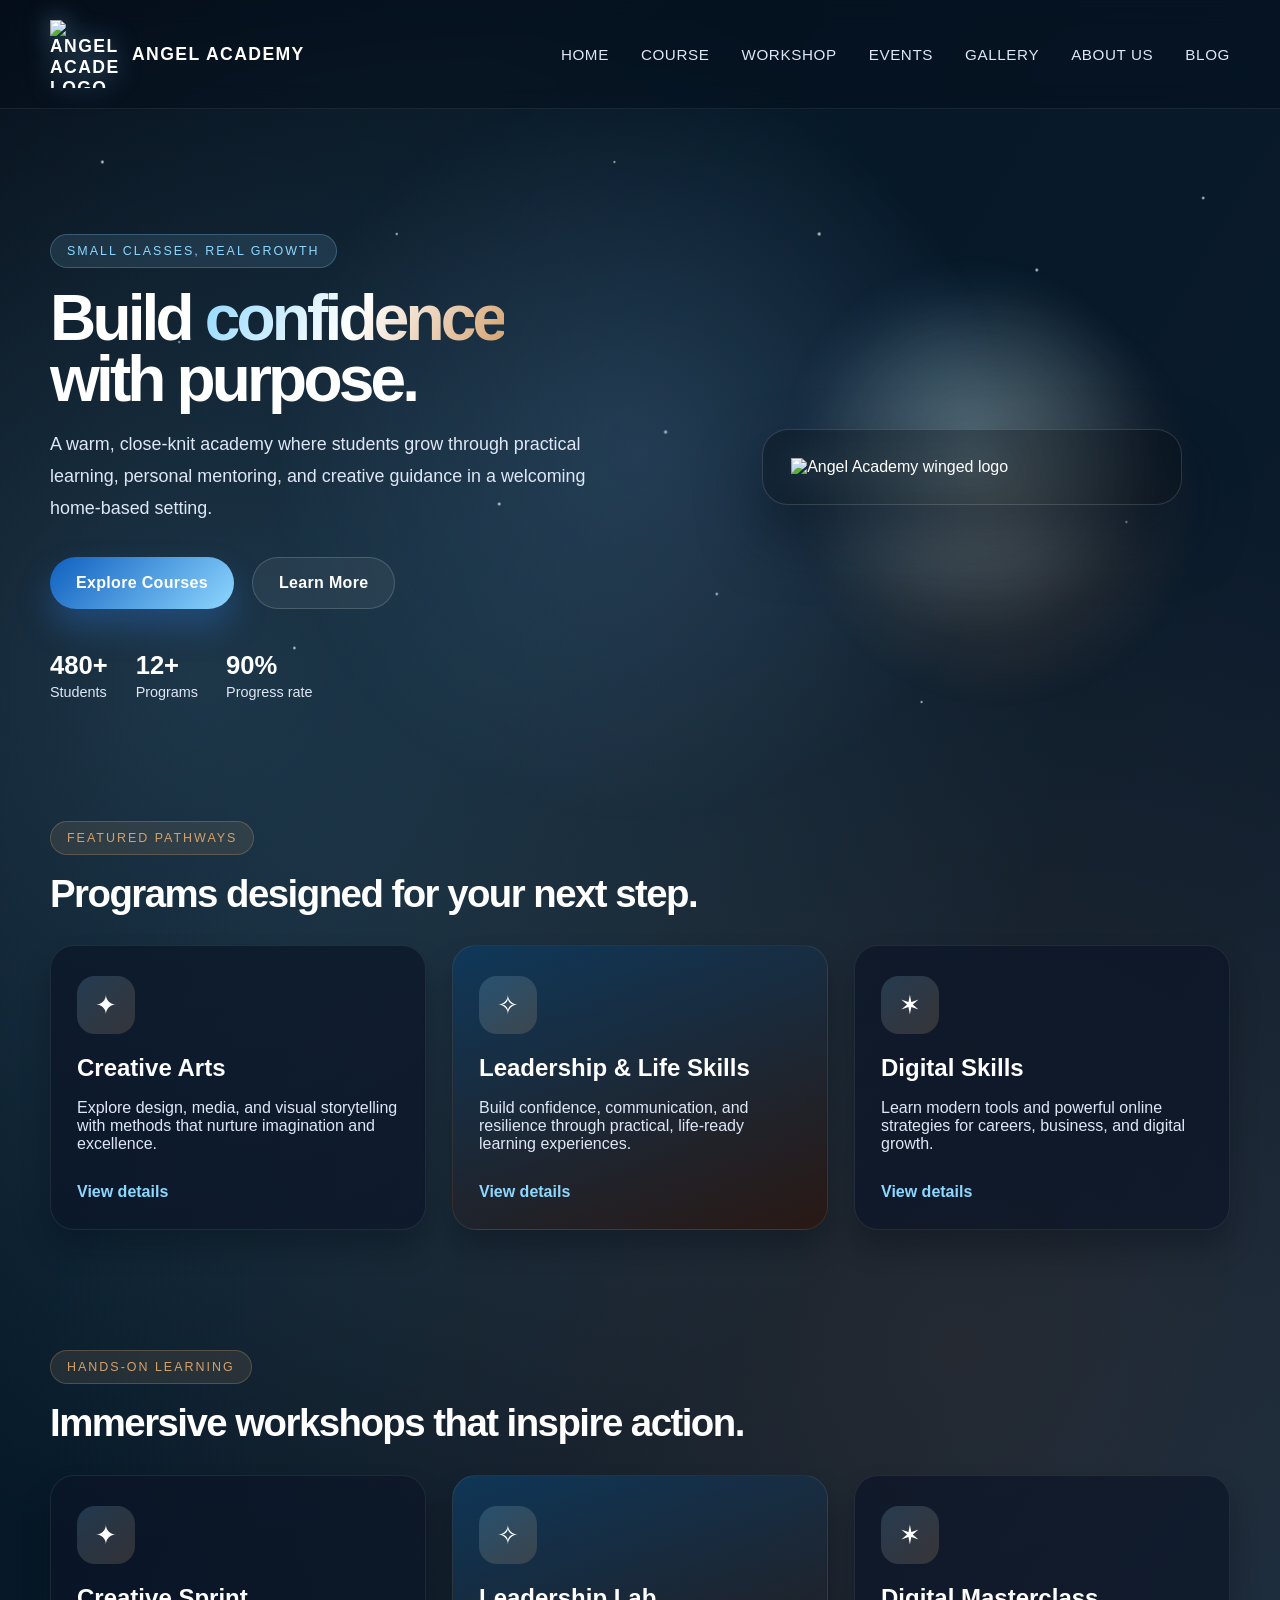
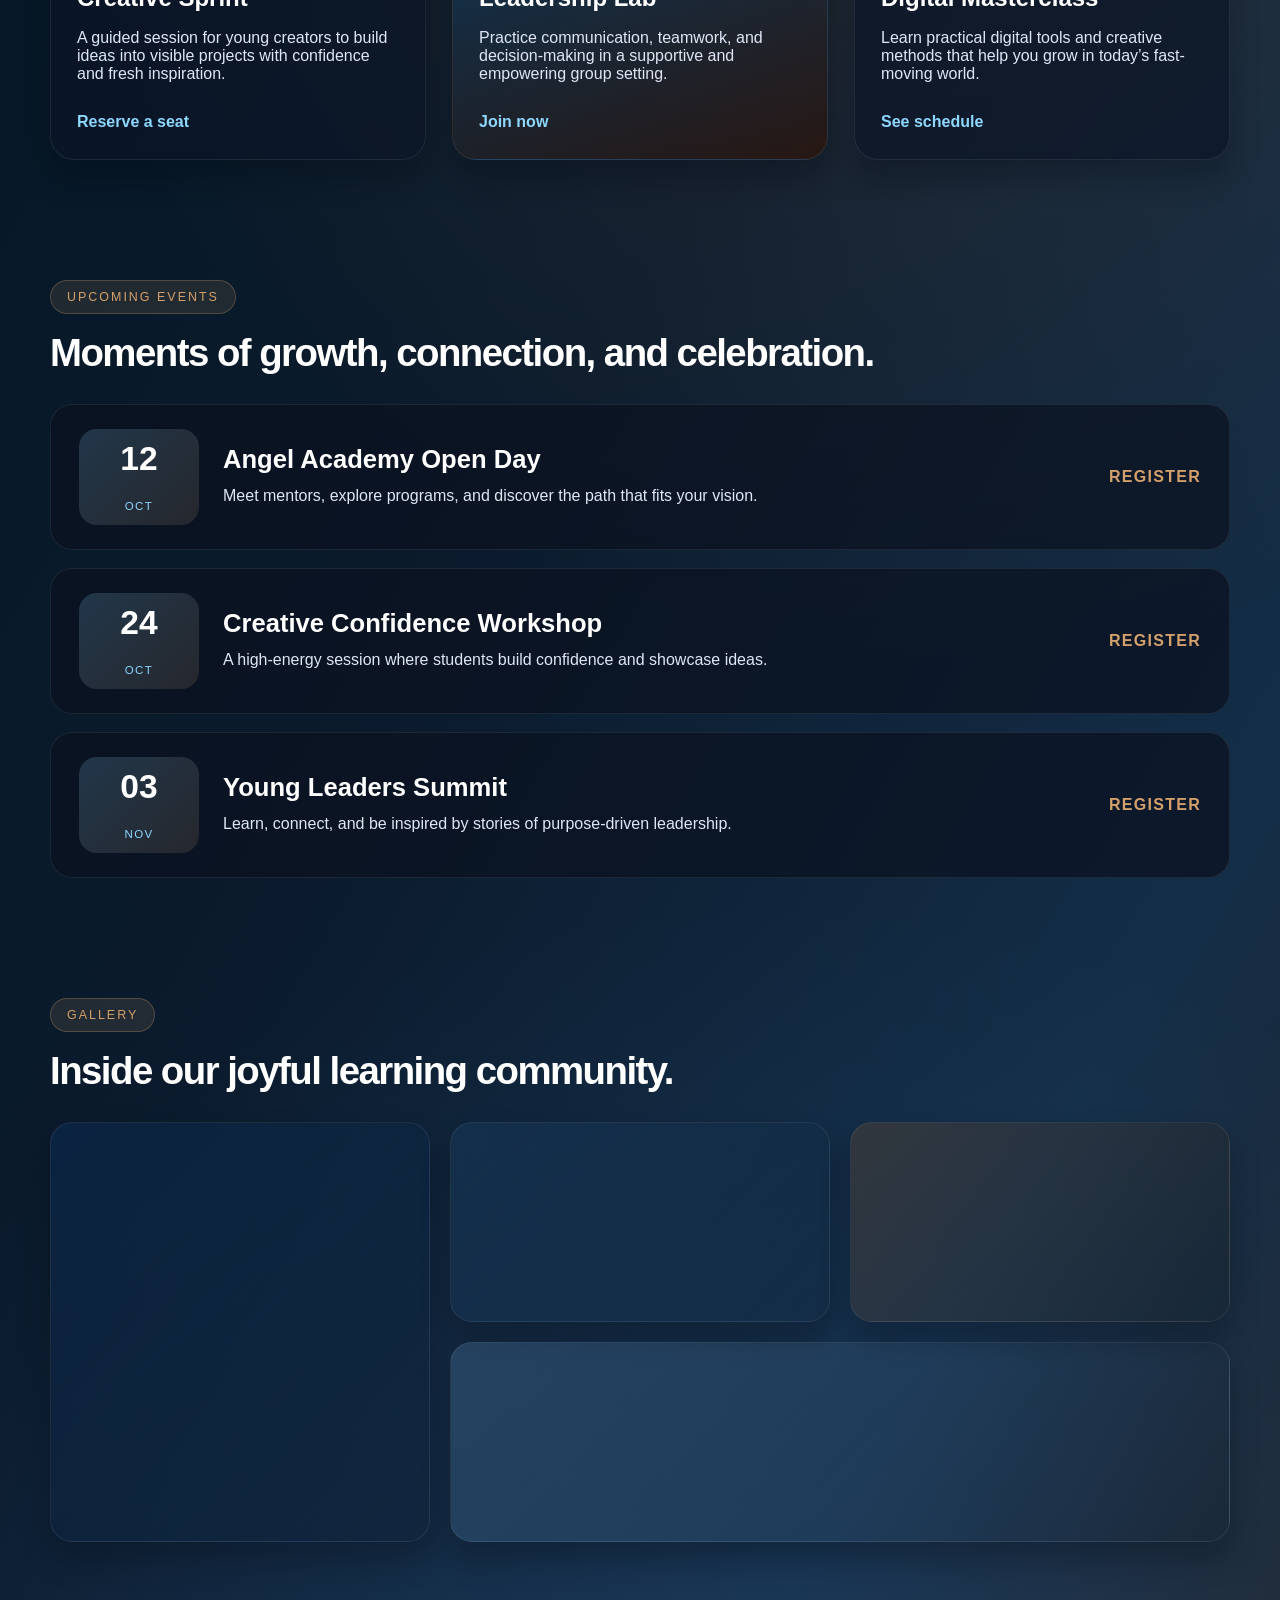
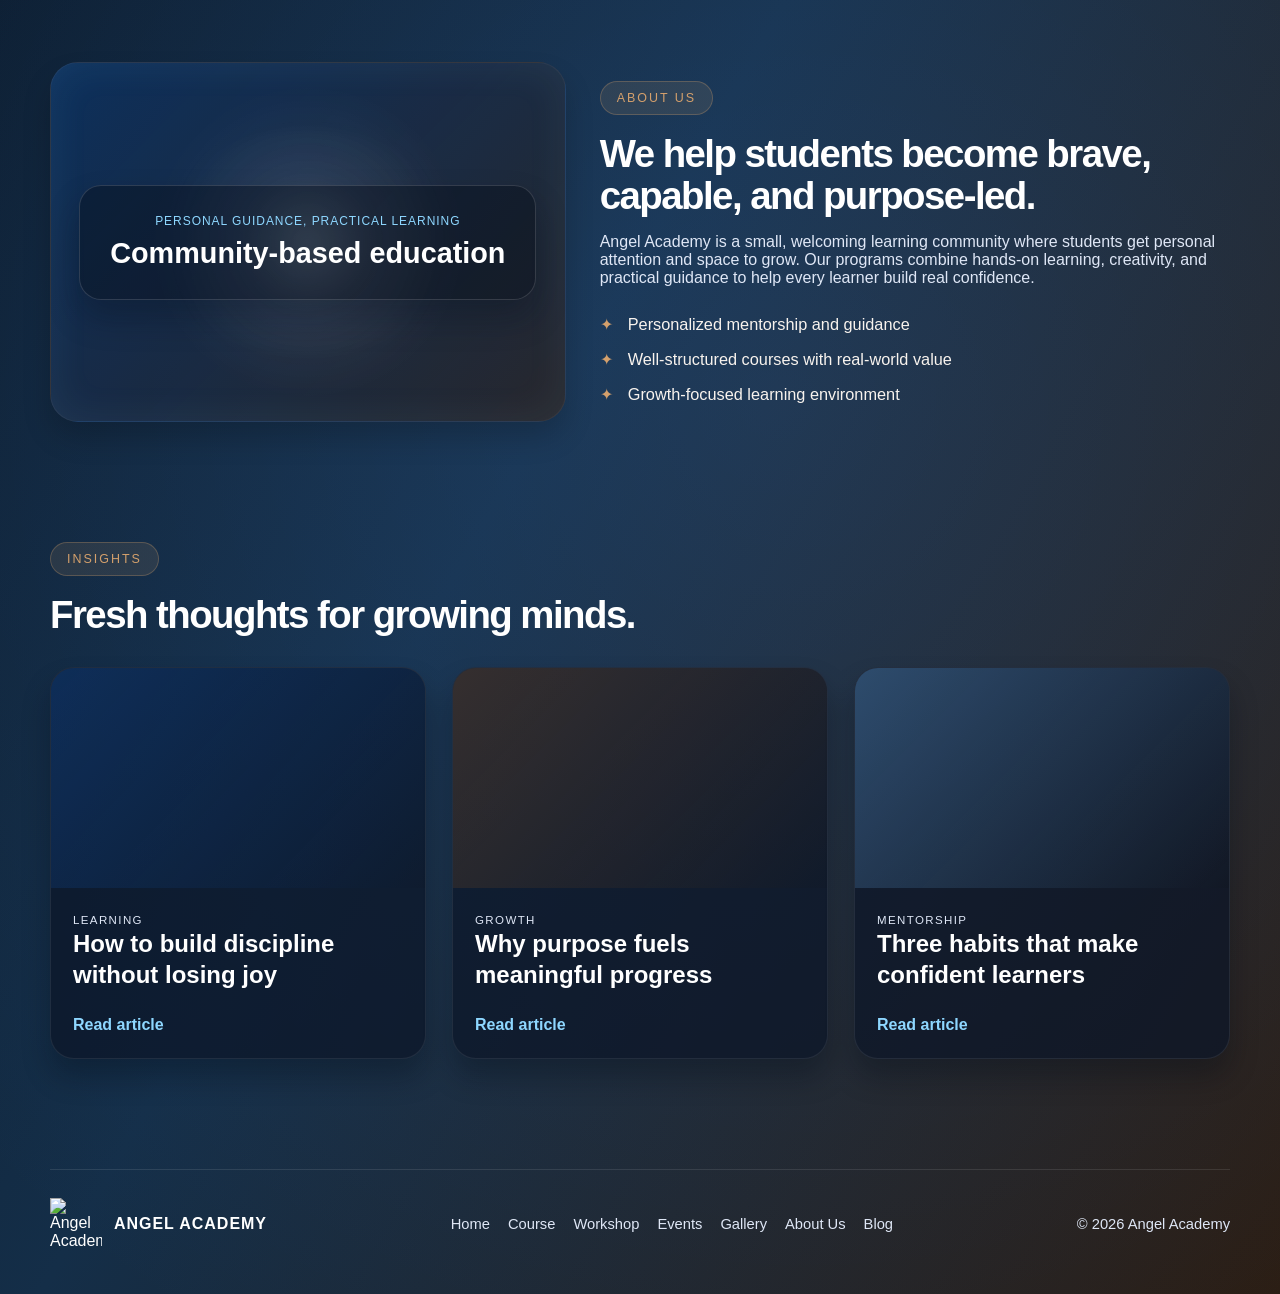
==== index.html @ 01376c8d "Add files via upload" ====
<!DOCTYPE html>
<html lang="en">
  <head>
    <meta charset="UTF-8" />
    <meta name="viewport" content="width=device-width, initial-scale=1.0" />
    <title>Angel Academy</title>
    <meta
      name="description"
      content="Angel Academy is a small, welcoming learning community focused on confidence, creativity, and practical growth."
    />
    <link rel="icon" type="image/png" href="Assets/AngelAcademyLOgoSmall.png" />
    <link rel="stylesheet" href="style.css" />
  </head>
  <body>
    <div class="page-shell">
      <header class="site-header">
        <div class="container nav-wrap">
          <a href="#home" class="brand" aria-label="Angel Academy home">
            <img src="Assets/AngelAcademyLOgoSmall.png" alt="Angel Academy logo" />
            <span>Angel Academy</span>
          </a>

          <nav class="main-nav" aria-label="Main navigation">
            <a href="#home">Home</a>
            <a href="#course">Course</a>
            <a href="#workshop">Workshop</a>
            <a href="#events">Events</a>
            <a href="#gallery">Gallery</a>
            <a href="#about">About Us</a>
            <a href="#blog">Blog</a>
          </nav>
        </div>
      </header>

      <main id="home">
        <section class="hero">
          <div class="container hero-grid">
            <div class="hero-copy">
              <span class="eyebrow">Small classes, real growth</span>
              <h1>
                Build <span class="gradient-text">confidence</span><br />
                with purpose.
              </h1>
              <p>
                A warm, close-knit academy where students grow through practical
                learning, personal mentoring, and creative guidance in a welcoming
                home-based setting.
              </p>

              <div class="hero-actions">
                <a class="primary-btn" href="#course">Explore Courses</a>
                <a class="secondary-btn" href="#about">Learn More</a>
              </div>

              <div class="stat-row" aria-label="Academy statistics">
                <div>
                  <strong>480+</strong>
                  <span>Students</span>
                </div>
                <div>
                  <strong>12+</strong>
                  <span>Programs</span>
                </div>
                <div>
                  <strong>90%</strong>
                  <span>Progress rate</span>
                </div>
              </div>
            </div>

            <div class="hero-visual" aria-label="Angel Academy branding illustration">
              <div class="halo halo-one"></div>
              <div class="halo halo-two"></div>
              <div class="logo-panel">
                <img src="Assets/AngelAcademyLOgo.png" alt="Angel Academy winged logo" />
              </div>
            </div>
          </div>
        </section>

        <section class="featured" id="course">
          <div class="container">
            <div class="section-heading">
              <span class="eyebrow eyebrow-alt">Featured pathways</span>
              <h2>Programs designed for your next step.</h2>
            </div>

            <div class="card-grid three-up">
              <article class="info-card">
                <div class="card-icon">✦</div>
                <h3>Creative Arts</h3>
                <p>
                  Explore design, media, and visual storytelling with methods that nurture
                  imagination and excellence.
                </p>
                <a href="#">View details</a>
              </article>

              <article class="info-card accent-card">
                <div class="card-icon">✧</div>
                <h3>Leadership & Life Skills</h3>
                <p>
                  Build confidence, communication, and resilience through practical, life-ready
                  learning experiences.
                </p>
                <a href="#">View details</a>
              </article>

              <article class="info-card">
                <div class="card-icon">✶</div>
                <h3>Digital Skills</h3>
                <p>
                  Learn modern tools and powerful online strategies for careers, business, and
                  digital growth.
                </p>
                <a href="#">View details</a>
              </article>
            </div>
          </div>
        </section>

        <section class="workshop" id="workshop">
          <div class="container">
            <div class="section-heading">
              <span class="eyebrow eyebrow-alt">Hands-on learning</span>
              <h2>Immersive workshops that inspire action.</h2>
            </div>

            <div class="card-grid three-up">
              <article class="info-card">
                <div class="card-icon">✦</div>
                <h3>Creative Sprint</h3>
                <p>
                  A guided session for young creators to build ideas into visible projects with
                  confidence and fresh inspiration.
                </p>
                <a href="#">Reserve a seat</a>
              </article>

              <article class="info-card accent-card">
                <div class="card-icon">✧</div>
                <h3>Leadership Lab</h3>
                <p>
                  Practice communication, teamwork, and decision-making in a supportive and
                  empowering group setting.
                </p>
                <a href="#">Join now</a>
              </article>

              <article class="info-card">
                <div class="card-icon">✶</div>
                <h3>Digital Masterclass</h3>
                <p>
                  Learn practical digital tools and creative methods that help you grow in today’s
                  fast-moving world.
                </p>
                <a href="#">See schedule</a>
              </article>
            </div>
          </div>
        </section>

        <section class="events" id="events">
          <div class="container">
            <div class="section-heading">
              <span class="eyebrow eyebrow-alt">Upcoming events</span>
              <h2>Moments of growth, connection, and celebration.</h2>
            </div>

            <div class="event-list">
              <div class="event-item">
                <div class="event-date">
                  <strong>12</strong>
                  <span>Oct</span>
                </div>
                <div class="event-details">
                  <h3>Angel Academy Open Day</h3>
                  <p>Meet mentors, explore programs, and discover the path that fits your vision.</p>
                </div>
                <a href="#">Register</a>
              </div>

              <div class="event-item">
                <div class="event-date">
                  <strong>24</strong>
                  <span>Oct</span>
                </div>
                <div class="event-details">
                  <h3>Creative Confidence Workshop</h3>
                  <p>A high-energy session where students build confidence and showcase ideas.</p>
                </div>
                <a href="#">Register</a>
              </div>

              <div class="event-item">
                <div class="event-date">
                  <strong>03</strong>
                  <span>Nov</span>
                </div>
                <div class="event-details">
                  <h3>Young Leaders Summit</h3>
                  <p>Learn, connect, and be inspired by stories of purpose-driven leadership.</p>
                </div>
                <a href="#">Register</a>
              </div>
            </div>
          </div>
        </section>

        <section class="gallery" id="gallery">
          <div class="container">
            <div class="section-heading">
              <span class="eyebrow eyebrow-alt">Gallery</span>
              <h2>Inside our joyful learning community.</h2>
            </div>

            <div class="gallery-grid">
              <div class="gallery-item tall image-g1"></div>
              <div class="gallery-item image-g2"></div>
              <div class="gallery-item image-g3"></div>
              <div class="gallery-item wide image-g4"></div>
            </div>
          </div>
        </section>

        <section class="about" id="about">
          <div class="container about-grid">
            <div class="about-visual">
              <div class="mini-panel">
                <span>Personal guidance, practical learning</span>
                <strong>Community-based education</strong>
              </div>
            </div>

            <div class="about-copy">
              <span class="eyebrow eyebrow-alt">About us</span>
              <h2>We help students become brave, capable, and purpose-led.</h2>
              <p>
                Angel Academy is a small, welcoming learning community where students get
                personal attention and space to grow. Our programs combine hands-on
                learning, creativity, and practical guidance to help every learner build
                real confidence.
              </p>

              <ul class="feature-list">
                <li>Personalized mentorship and guidance</li>
                <li>Well-structured courses with real-world value</li>
                <li>Growth-focused learning environment</li>
              </ul>
            </div>
          </div>
        </section>

        <section class="blog" id="blog">
          <div class="container">
            <div class="section-heading">
              <span class="eyebrow eyebrow-alt">Insights</span>
              <h2>Fresh thoughts for growing minds.</h2>
            </div>

            <div class="card-grid three-up">
              <article class="blog-card">
                <div class="blog-image image-one"></div>
                <div class="blog-copy">
                  <span>Learning</span>
                  <h3>How to build discipline without losing joy</h3>
                  <a href="#">Read article</a>
                </div>
              </article>

              <article class="blog-card">
                <div class="blog-image image-two"></div>
                <div class="blog-copy">
                  <span>Growth</span>
                  <h3>Why purpose fuels meaningful progress</h3>
                  <a href="#">Read article</a>
                </div>
              </article>

              <article class="blog-card">
                <div class="blog-image image-three"></div>
                <div class="blog-copy">
                  <span>Mentorship</span>
                  <h3>Three habits that make confident learners</h3>
                  <a href="#">Read article</a>
                </div>
              </article>
            </div>
          </div>
        </section>
      </main>

      <footer class="site-footer">
        <div class="container footer-wrap">
          <div class="footer-brand">
            <img src="Assets/AngelAcademyLOgoSmall.png" alt="Angel Academy logo" />
            <p>Angel Academy</p>
          </div>
          <div class="footer-links">
            <a href="#home">Home</a>
            <a href="#course">Course</a>
            <a href="#workshop">Workshop</a>
            <a href="#events">Events</a>
            <a href="#gallery">Gallery</a>
            <a href="#about">About Us</a>
            <a href="#blog">Blog</a>
          </div>
          <p class="copyright">© 2026 Angel Academy</p>
        </div>
      </footer>
    </div>
  </body>
</html>
---- style.css ----
:root {
  --bg-deep: #040b17;
  --bg-mid: #0c1f38;
  --bg-soft: #16385f;
  --blue-strong: #0f5fbf;
  --blue-light: #8ed7ff;
  --brown-strong: #8d5725;
  --brown-soft: #d4a06c;
  --ivory: #f8f3ee;
  --white: #ffffff;
  --muted: #dfe7f6;
  --shadow: rgba(7, 15, 30, 0.38);
}

* {
  box-sizing: border-box;
}

html {
  scroll-behavior: smooth;
}

body {
  margin: 0;
  font-family: "Segoe UI", Tahoma, Geneva, Verdana, sans-serif;
  background:
    radial-gradient(circle at 15% 15%, rgba(142, 215, 255, 0.18), transparent 22%),
    radial-gradient(circle at 75% 30%, rgba(221, 150, 90, 0.12), transparent 28%),
    radial-gradient(circle at 60% 80%, rgba(94, 160, 255, 0.12), transparent 30%),
    linear-gradient(120deg, #010812 0%, #061827 22%, #0b1b2d 45%, #142e48 68%, #2b1d13 100%);
  color: var(--white);
  position: relative;
}

body::before {
  content: "";
  position: fixed;
  inset: 0;
  background-image:
    radial-gradient(2.2px 2.2px at 8% 18%, rgba(255,255,255,0.9), transparent 100%),
    radial-gradient(1.8px 1.8px at 14% 38%, rgba(255,255,255,0.7), transparent 100%),
    radial-gradient(2px 2px at 23% 72%, rgba(255,255,255,0.9), transparent 100%),
    radial-gradient(1.8px 1.8px at 31% 26%, rgba(255,255,255,0.85), transparent 100%),
    radial-gradient(2.2px 2.2px at 39% 56%, rgba(255,255,255,0.9), transparent 100%),
    radial-gradient(1.7px 1.7px at 48% 18%, rgba(255,255,255,0.75), transparent 100%),
    radial-gradient(2px 2px at 56% 66%, rgba(255,255,255,0.8), transparent 100%),
    radial-gradient(2.4px 2.4px at 64% 26%, rgba(255,255,255,0.9), transparent 100%),
    radial-gradient(1.7px 1.7px at 72% 78%, rgba(255,255,255,0.8), transparent 100%),
    radial-gradient(2.2px 2.2px at 81% 30%, rgba(255,255,255,0.9), transparent 100%),
    radial-gradient(1.8px 1.8px at 88% 58%, rgba(255,255,255,0.8), transparent 100%),
    radial-gradient(2px 2px at 94% 22%, rgba(255,255,255,0.9), transparent 100%),
    radial-gradient(2.5px 2.5px at 52% 48%, rgba(255,255,255,0.78), transparent 100%);
  opacity: 1;
  pointer-events: none;
  z-index: 0;
}

body::after {
  content: "";
  position: fixed;
  inset: 0;
  background: radial-gradient(circle at center, rgba(154, 197, 255, 0.14), transparent 48%);
  pointer-events: none;
  z-index: 0;
}

.page-shell,
.site-header,
main,
.site-footer {
  position: relative;
  z-index: 1;
}

img {
  max-width: 100%;
  display: block;
}

 a {
  text-decoration: none;
}

.page-shell {
  min-height: 100vh;
  overflow: hidden;
}

.container {
  width: min(1180px, calc(100% - 48px));
  margin: 0 auto;
}

.site-header {
  position: sticky;
  top: 0;
  z-index: 10;
  background: rgba(5, 13, 25, 0.38);
  backdrop-filter: blur(12px);
  border-bottom: 1px solid rgba(255, 255, 255, 0.08);
}

.nav-wrap {
  display: flex;
  align-items: center;
  justify-content: space-between;
  padding: 20px 0;
  gap: 28px;
}

.brand {
  display: inline-flex;
  align-items: center;
  gap: 14px;
  color: var(--white);
  font-size: 1.1rem;
  font-weight: 700;
  letter-spacing: 0.08em;
  text-transform: uppercase;
}

.brand img {
  width: 68px;
  height: 68px;
  filter: drop-shadow(0 0 12px rgba(142, 215, 255, 0.5));
}

.main-nav {
  margin-left: auto;
  display: flex;
  justify-content: flex-end;
  align-items: center;
  gap: 2rem;
  flex-wrap: wrap;
}

.main-nav a {
  position: relative;
  color: var(--muted);
  font-size: 0.95rem;
  letter-spacing: 0.04em;
  text-transform: uppercase;
  transition: color 0.25s ease;
}

.main-nav a::after {
  content: "";
  position: absolute;
  left: 0;
  bottom: -8px;
  width: 100%;
  height: 2px;
  background: linear-gradient(90deg, var(--brown-soft), var(--blue-light));
  transform: scaleX(0);
  transform-origin: left;
  transition: transform 0.25s ease;
}

.main-nav a:hover,
.main-nav a:focus-visible {
  color: var(--white);
}

.main-nav a:hover::after,
.main-nav a:focus-visible::after {
  transform: scaleX(1);
}

.hero {
  padding: 88px 0 44px;
}

.hero-grid {
  display: grid;
  grid-template-columns: 1.1fr 0.9fr;
  gap: 34px;
  align-items: center;
}

.eyebrow {
  display: inline-flex;
  align-items: center;
  padding: 9px 16px;
  border-radius: 999px;
  background: rgba(142, 215, 255, 0.12);
  border: 1px solid rgba(142, 215, 255, 0.24);
  color: var(--blue-light);
  font-size: 0.78rem;
  letter-spacing: 0.16em;
  text-transform: uppercase;
}

.eyebrow-alt {
  color: var(--brown-soft);
  background: rgba(212, 160, 108, 0.12);
  border-color: rgba(212, 160, 108, 0.28);
}

.hero-copy h1 {
  margin: 20px 0 18px;
  font-size: clamp(3rem, 5vw, 5.2rem);
  line-height: 0.95;
  letter-spacing: -0.06em;
  text-transform: none;
}

.gradient-text {
  background: linear-gradient(120deg, var(--blue-light), var(--white), var(--brown-soft));
  -webkit-background-clip: text;
  background-clip: text;
  color: transparent;
}

.hero-copy p {
  max-width: 560px;
  margin: 0;
  color: var(--muted);
  font-size: 1.12rem;
  line-height: 1.8;
}

.hero-actions {
  display: flex;
  flex-wrap: wrap;
  gap: 18px;
  margin-top: 32px;
}

.primary-btn,
.secondary-btn {
  display: inline-flex;
  align-items: center;
  justify-content: center;
  min-height: 52px;
  padding: 0 26px;
  border-radius: 999px;
  font-weight: 700;
  letter-spacing: 0.02em;
  transition: transform 0.25s ease, box-shadow 0.25s ease;
}

.primary-btn {
  background: linear-gradient(135deg, var(--blue-strong), var(--blue-light));
  color: var(--white);
  box-shadow: 0 18px 32px rgba(44, 111, 196, 0.4);
}

.secondary-btn {
  background: rgba(255, 255, 255, 0.06);
  border: 1px solid rgba(255, 255, 255, 0.16);
  color: var(--white);
}

.primary-btn:hover,
.secondary-btn:hover,
.primary-btn:focus-visible,
.secondary-btn:focus-visible {
  transform: translateY(-2px);
}

.stat-row {
  display: flex;
  flex-wrap: wrap;
  gap: 28px;
  margin-top: 42px;
}

.stat-row div {
  display: flex;
  flex-direction: column;
  gap: 4px;
}

.stat-row strong {
  font-size: clamp(1.4rem, 2vw, 2rem);
  color: var(--white);
}

.stat-row span {
  color: var(--muted);
  font-size: 0.9rem;
}

.hero-visual {
  position: relative;
  min-height: 540px;
  display: flex;
  align-items: center;
  justify-content: center;
}

.halo {
  position: absolute;
  border-radius: 50%;
  filter: blur(10px);
  opacity: 0.9;
}

.halo-one {
  width: 380px;
  height: 380px;
  background: radial-gradient(circle, rgba(142, 215, 255, 0.42), rgba(142, 215, 255, 0.03) 62%, transparent 72%);
  top: 60px;
}

.halo-two {
  width: 420px;
  height: 420px;
  background: radial-gradient(circle, rgba(212, 160, 108, 0.28), rgba(212, 160, 108, 0.02) 65%, transparent 72%);
  bottom: 30px;
  right: 20px;
}

.logo-panel {
  position: relative;
  z-index: 1;
  width: min(420px, 100%);
  padding: 28px;
  border: 1px solid rgba(255, 255, 255, 0.14);
  border-radius: 26px;
  background: rgba(4, 12, 22, 0.36);
  box-shadow: 0 30px 60px rgba(8, 18, 32, 0.55);
}

.logo-panel img {
  width: 100%;
  margin: 0 auto;
  filter: drop-shadow(0 0 18px rgba(255, 255, 255, 0.2));
}

.featured,
.workshop,
.events,
.gallery,
.blog,
.about {
  padding: 40px 0 80px;
}

.section-heading {
  margin-bottom: 30px;
}

.section-heading h2,
.about-copy h2 {
  margin: 18px 0 0;
  font-size: clamp(2rem, 3vw, 3rem);
  line-height: 1.1;
  letter-spacing: -0.04em;
}

.card-grid {
  display: grid;
  gap: 26px;
}

.three-up {
  grid-template-columns: repeat(3, minmax(0, 1fr));
}

.info-card,
.blog-card {
  background: rgba(12, 22, 39, 0.72);
  border: 1px solid rgba(255, 255, 255, 0.08);
  border-radius: 24px;
  overflow: hidden;
  box-shadow: 0 18px 28px rgba(3, 10, 20, 0.3);
}

.info-card {
  padding: 30px 26px 28px;
}

.card-icon {
  width: 58px;
  height: 58px;
  display: grid;
  place-items: center;
  border-radius: 18px;
  background: linear-gradient(135deg, rgba(142, 215, 255, 0.18), rgba(212, 160, 108, 0.2));
  color: var(--white);
  font-size: 1.6rem;
  margin-bottom: 18px;
}

.info-card h3,
.blog-copy h3 {
  margin: 0 0 12px;
  font-size: 1.5rem;
  line-height: 1.3;
}

.info-card p,
.about-copy p,
.blog-copy span {
  color: var(--muted);
}

.info-card a,
.blog-copy a {
  display: inline-block;
  margin-top: 14px;
  color: var(--blue-light);
  font-weight: 700;
}

.accent-card {
  background: linear-gradient(160deg, rgba(14, 57, 92, 0.9), rgba(45, 19, 8, 0.72));
}

.about-grid {
  display: grid;
  grid-template-columns: 0.9fr 1.1fr;
  gap: 34px;
  align-items: center;
}

.about-visual {
  min-height: 360px;
  display: flex;
  align-items: center;
  justify-content: center;
  border-radius: 28px;
  background:
    linear-gradient(135deg, rgba(15, 95, 191, 0.35), rgba(141, 87, 37, 0.2)),
    radial-gradient(circle at center, rgba(255, 255, 255, 0.1), transparent 50%),
    rgba(10, 18, 32, 0.75);
  border: 1px solid rgba(255, 255, 255, 0.08);
  box-shadow: inset 0 0 40px rgba(142, 215, 255, 0.08), 0 16px 28px rgba(0, 0, 0, 0.18);
  position: relative;
}

.about-visual::before {
  content: "";
  position: absolute;
  inset: 18% 18%;
  border-radius: 50%;
  background: radial-gradient(circle, rgba(255, 255, 255, 0.18), rgba(255, 255, 255, 0.04) 32%, transparent 70%);
  filter: blur(6px);
}

.mini-panel {
  position: relative;
  z-index: 1;
  display: grid;
  gap: 8px;
  padding: 28px 30px;
  border: 1px solid rgba(255, 255, 255, 0.14);
  border-radius: 22px;
  background: rgba(7, 13, 26, 0.42);
  box-shadow: 0 18px 32px rgba(7, 17, 31, 0.32);
  text-align: center;
}

.mini-panel span {
  color: var(--blue-light);
  text-transform: uppercase;
  letter-spacing: 0.08em;
  font-size: 0.75rem;
}

.mini-panel strong {
  font-size: 1.8rem;
  line-height: 1.2;
}

.feature-list {
  list-style: none;
  padding: 0;
  margin: 28px 0 0;
  display: grid;
  gap: 16px;
}

.feature-list li {
  position: relative;
  padding-left: 28px;
  color: var(--ivory);
  font-size: 1.02rem;
}

.feature-list li::before {
  content: "✦";
  position: absolute;
  left: 0;
  color: var(--brown-soft);
}

.event-list {
  display: grid;
  gap: 18px;
}

.event-item {
  display: grid;
  grid-template-columns: 120px 1fr auto;
  align-items: center;
  gap: 24px;
  padding: 24px 28px;
  border-radius: 22px;
  background: rgba(10, 18, 32, 0.7);
  border: 1px solid rgba(255, 255, 255, 0.08);
}

.event-date {
  display: grid;
  place-items: center;
  width: 100%;
  min-height: 96px;
  border-radius: 18px;
  background: linear-gradient(135deg, rgba(142, 215, 255, 0.18), rgba(212, 160, 108, 0.14));
  color: var(--white);
}

.event-date strong {
  font-size: 2.1rem;
  line-height: 1;
}

.event-date span {
  text-transform: uppercase;
  letter-spacing: 0.12em;
  font-size: 0.72rem;
  color: var(--blue-light);
}

.event-details h3 {
  margin: 0 0 8px;
  font-size: 1.6rem;
}

.event-details p {
  margin: 0;
  color: var(--muted);
  line-height: 1.7;
}

.event-item a {
  color: var(--brown-soft);
  font-weight: 700;
  text-transform: uppercase;
  letter-spacing: 0.08em;
}

.gallery-grid {
  display: grid;
  grid-template-columns: repeat(3, minmax(0, 1fr));
  grid-auto-rows: 200px;
  gap: 20px;
}

.gallery-item {
  border-radius: 22px;
  overflow: hidden;
  background-size: cover;
  background-position: center;
  border: 1px solid rgba(255, 255, 255, 0.08);
  box-shadow: 0 18px 28px rgba(8, 16, 28, 0.36);
}

.tall {
  grid-row: span 2;
}

.wide {
  grid-column: span 2;
}

.image-g1 {
  background-image: linear-gradient(135deg, rgba(17, 90, 184, 0.15), rgba(0, 0, 0, 0.12)), url("https://images.unsplash.com/photo-1522202176988-66273c2fd55f?auto=format&fit=crop&w=900&q=80");
}

.image-g2 {
  background-image: linear-gradient(135deg, rgba(29, 74, 116, 0.3), rgba(0, 0, 0, 0.08)), url("https://images.unsplash.com/photo-1523240795612-9a054b0db644?auto=format&fit=crop&w=900&q=80");
}

.image-g3 {
  background-image: linear-gradient(135deg, rgba(141, 87, 37, 0.25), rgba(0, 0, 0, 0.14)), url("https://images.unsplash.com/photo-1516321318423-f06f85e504b3?auto=format&fit=crop&w=900&q=80");
}

.image-g4 {
  background-image: linear-gradient(135deg, rgba(114, 175, 227, 0.2), rgba(0, 0, 0, 0.12)), url("https://images.unsplash.com/photo-1540575467063-178a50c2df87?auto=format&fit=crop&w=1200&q=80");
}

.blog-card {
  display: flex;
  flex-direction: column;
}

.blog-image {
  height: 220px;
  background-size: cover;
  background-position: center;
}

.image-one {
  background: linear-gradient(135deg, rgba(17, 90, 184, 0.3), rgba(0, 0, 0, 0.05)), url("https://images.unsplash.com/photo-1522202176988-66273c2fd55f?auto=format&fit=crop&w=900&q=80") center/cover no-repeat;
}

.image-two {
  background: linear-gradient(135deg, rgba(141, 87, 37, 0.3), rgba(0, 0, 0, 0.06)), url("https://images.unsplash.com/photo-1516321318423-f06f85e504b3?auto=format&fit=crop&w=900&q=80") center/cover no-repeat;
}

.image-three {
  background: linear-gradient(135deg, rgba(99, 164, 224, 0.35), rgba(0, 0, 0, 0.08)), url("https://images.unsplash.com/photo-1523240795612-9a054b0db644?auto=format&fit=crop&w=900&q=80") center/cover no-repeat;
}

.blog-copy {
  padding: 22px 22px 24px;
}

.blog-copy span {
  font-size: 0.72rem;
  text-transform: uppercase;
  letter-spacing: 0.12em;
}

.site-footer {
  padding: 30px 0 44px;
}

.footer-wrap {
  display: flex;
  align-items: center;
  justify-content: space-between;
  gap: 18px;
  flex-wrap: wrap;
  border-top: 1px solid rgba(255, 255, 255, 0.1);
  padding-top: 28px;
}

.footer-brand {
  display: inline-flex;
  align-items: center;
  gap: 12px;
}

.footer-brand img {
  width: 52px;
  height: 52px;
}

.footer-brand p {
  margin: 0;
  font-weight: 700;
  letter-spacing: 0.06em;
  text-transform: uppercase;
}

.footer-links {
  display: flex;
  align-items: center;
  gap: 18px;
  flex-wrap: wrap;
}

.footer-links a,
.copyright {
  color: var(--muted);
  font-size: 0.92rem;
}

@media (max-width: 900px) {
  .hero-grid,
  .about-grid,
  .three-up,
  .gallery-grid {
    grid-template-columns: 1fr;
  }

  .gallery-item,
  .wide,
  .tall {
    grid-column: auto;
    grid-row: auto;
  }

  .site-header {
    position: static;
  }

  .nav-wrap {
    flex-direction: column;
    align-items: flex-start;
  }

  .main-nav {
    justify-content: flex-start;
    margin-left: 0;
  }

  .event-item {
    grid-template-columns: 1fr;
    text-align: left;
  }

  .hero {
    padding-top: 48px;
  }

  .hero-visual {
    min-height: 400px;
  }
}

@media (max-width: 560px) {
  .container {
    width: min(100% - 28px, 1180px);
  }

  .brand {
    font-size: 0.9rem;
  }

  .brand img {
    width: 54px;
    height: 54px;
  }

  .main-nav {
    gap: 0.8rem 1.1rem;
  }

  .main-nav a {
    font-size: 0.75rem;
  }

  .hero-copy h1 {
    font-size: 2.5rem;
  }

  .hero-actions {
    flex-direction: column;
    align-items: stretch;
  }

  .primary-btn,
  .secondary-btn {
    width: 100%;
  }

  .stat-row {
    gap: 18px;
  }
}
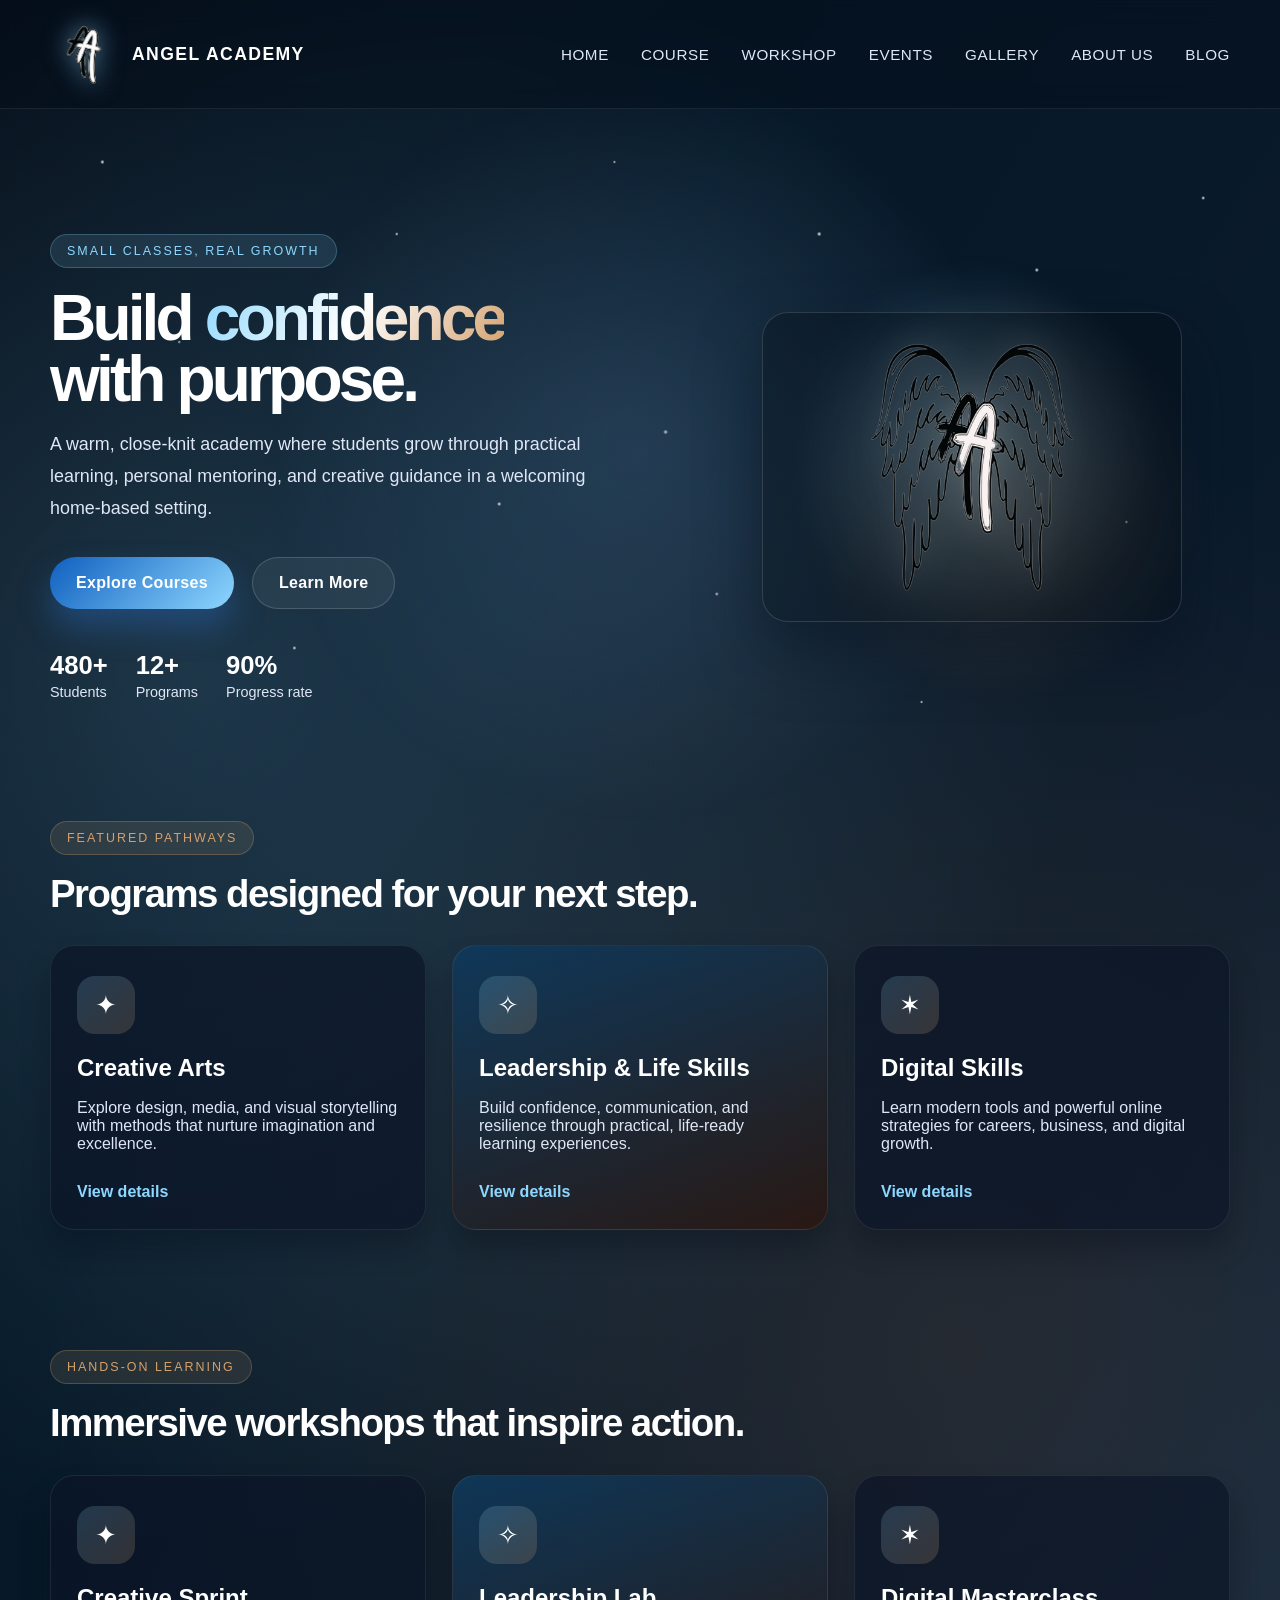
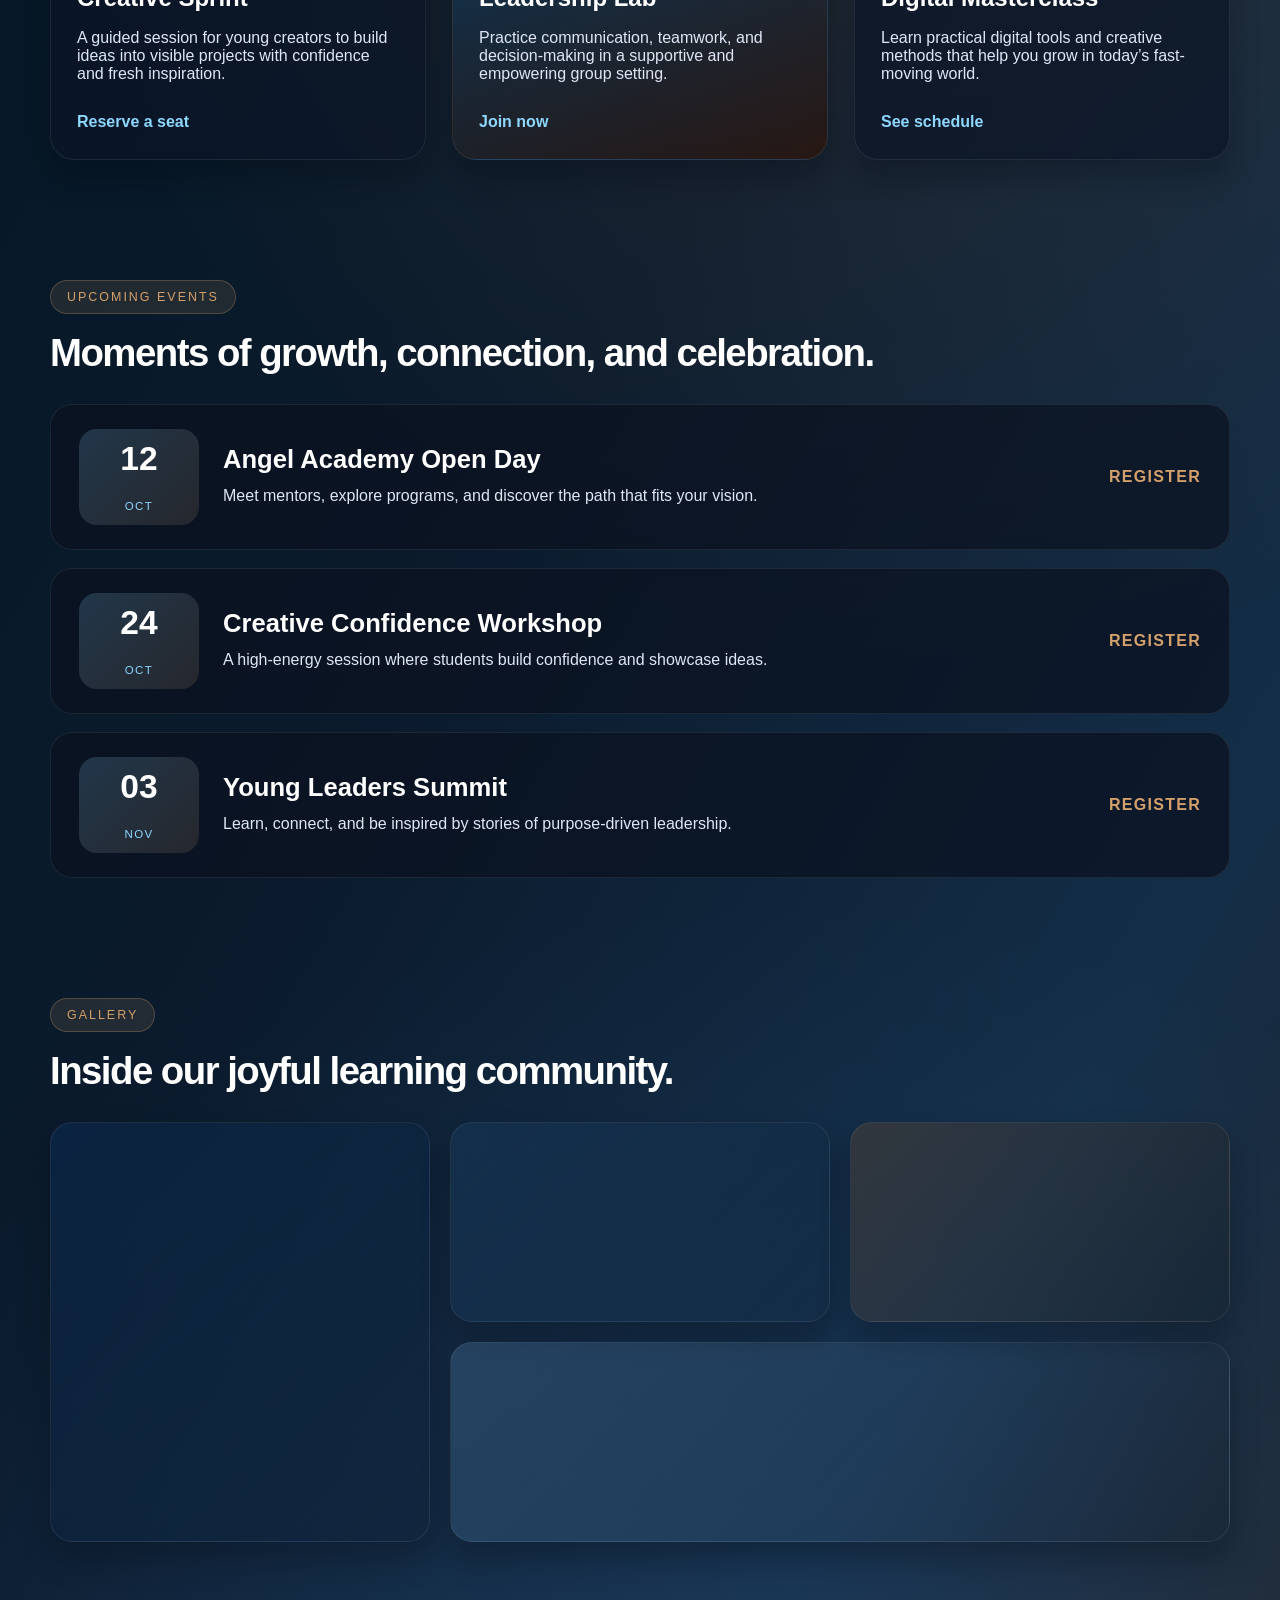
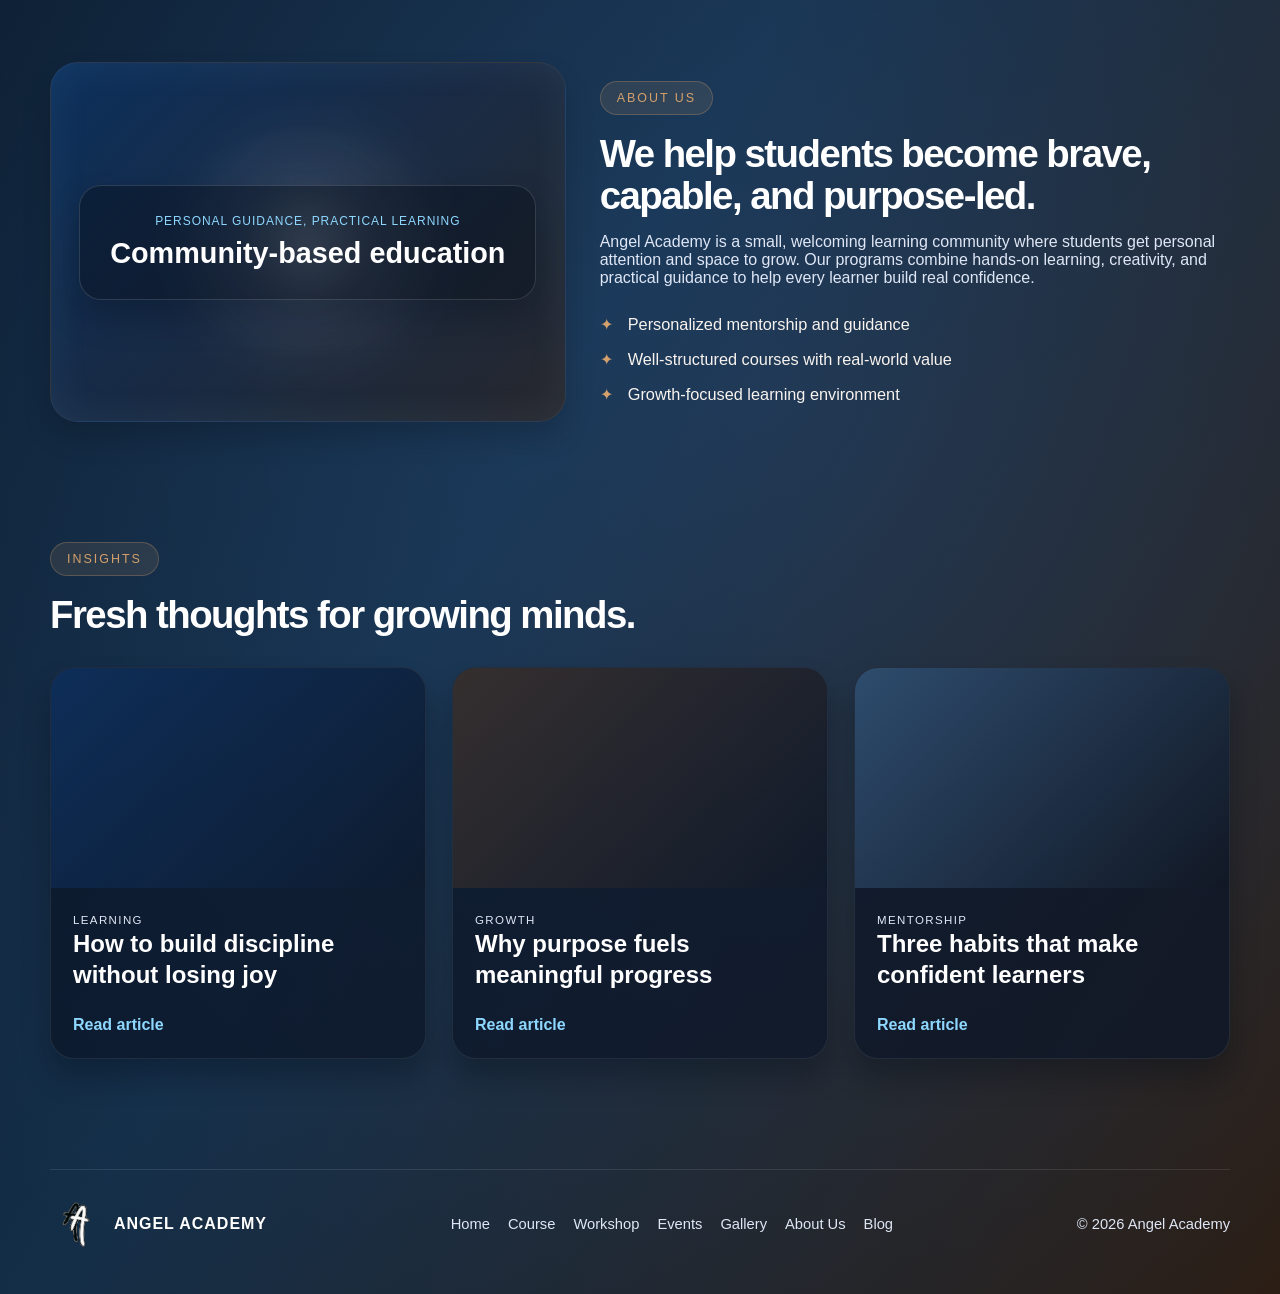
==== commit 8a79f764: "Add Gallery pic" ====
--- a/index.html
+++ b/index.html
@@ -25,11 +25,12 @@
             <a href="#course">Course</a>
             <a href="#workshop">Workshop</a>
             <a href="#events">Events</a>
-            <a href="#gallery">Gallery</a>
+            <a href="gallery.html">Gallery</a>
             <a href="#about">About Us</a>
             <a href="#blog">Blog</a>
           </nav>
         </div>
+        <div></div>
       </header>
 
       <main id="home">
--- a/style.css
+++ b/style.css
@@ -1,10 +1,10 @@
 :root {
-  --bg-deep: #040b17;
+  --bg-deep: #0d2246;
   --bg-mid: #0c1f38;
-  --bg-soft: #16385f;
+  --bg-soft: #1b4472;
   --blue-strong: #0f5fbf;
   --blue-light: #8ed7ff;
-  --brown-strong: #8d5725;
+  --brown-strong: #442508;
   --brown-soft: #d4a06c;
   --ivory: #f8f3ee;
   --white: #ffffff;
@@ -549,6 +549,159 @@
   gap: 20px;
 }
 
+.gallery-page {
+  padding: 64px 0 80px;
+}
+
+.gallery-heading {
+  margin-bottom: 36px;
+}
+
+.gallery-heading h1 {
+  margin: 20px 0 10px;
+  font-size: clamp(2.5rem, 5vw, 4.5rem);
+  letter-spacing: -0.05em;
+}
+
+.gallery-heading p {
+  margin: 0;
+  color: var(--muted);
+  font-size: 1.05rem;
+  line-height: 1.7;
+}
+
+.gallery-controls {
+  display: flex;
+  align-items: flex-end;
+  justify-content: space-between;
+  gap: 24px;
+  margin-bottom: 18px;
+}
+
+.gallery-search {
+  display: grid;
+  gap: 8px;
+  width: min(100%, 360px);
+  color: var(--muted);
+  font-size: 0.9rem;
+}
+
+.gallery-search input {
+  width: 100%;
+  min-height: 48px;
+  padding: 0 16px;
+  border: 1px solid rgba(255, 255, 255, 0.18);
+  border-radius: 12px;
+  outline: none;
+  background: rgba(5, 13, 25, 0.68);
+  color: var(--white);
+  font: inherit;
+}
+
+.gallery-search input:focus {
+  border-color: var(--blue-light);
+  box-shadow: 0 0 0 3px rgba(142, 215, 255, 0.16);
+}
+
+.gallery-search input::placeholder {
+  color: rgba(223, 231, 246, 0.62);
+}
+
+.gallery-tags {
+  display: flex;
+  flex-wrap: wrap;
+  gap: 10px;
+}
+
+.gallery-tag {
+  min-height: 42px;
+  padding: 0 16px;
+  border: 1px solid rgba(255, 255, 255, 0.16);
+  border-radius: 999px;
+  background: rgba(255, 255, 255, 0.06);
+  color: var(--muted);
+  font: inherit;
+  cursor: pointer;
+  transition: background 0.2s ease, border-color 0.2s ease, color 0.2s ease;
+}
+
+.gallery-tag:hover,
+.gallery-tag:focus-visible,
+.gallery-tag.is-active {
+  border-color: rgba(142, 215, 255, 0.6);
+  background: rgba(142, 215, 255, 0.16);
+  color: var(--white);
+}
+
+.gallery-count {
+  margin: 0 0 18px;
+  color: var(--muted);
+  font-size: 0.9rem;
+}
+
+.gallery-photos {
+  column-count: 6;
+  column-gap: 12px;
+}
+
+.gallery-photo {
+  position: relative;
+  z-index: 0;
+  display: inline-block;
+  width: 100%;
+  margin: 0 0 12px;
+  break-inside: avoid;
+  overflow: hidden;
+  border: 1px solid rgba(255, 255, 255, 0.12);
+  border-radius: 12px;
+  background: rgba(5, 13, 25, 0.68);
+  box-shadow: 0 14px 28px rgba(3, 10, 20, 0.3);
+  transition: transform 0.25s ease, box-shadow 0.25s ease;
+}
+
+.gallery-photo:hover,
+.gallery-photo:focus-within {
+  z-index: 2;
+  transform: scale(1.1);
+  box-shadow: 0 22px 40px rgba(3, 10, 20, 0.55);
+}
+
+.gallery-photo[hidden] {
+  display: none;
+}
+
+.gallery-photo img {
+  width: auto;
+  height: auto;
+  max-width: 100%;
+}
+
+.gallery-photo figcaption {
+  position: absolute;
+  right: 0;
+  bottom: 0;
+  left: 0;
+  padding: 30px 14px 14px;
+  background: linear-gradient(transparent, rgba(0, 0, 0, 0.82));
+  color: var(--white);
+  font-size: 0.9rem;
+  font-weight: 600;
+  opacity: 0;
+  transform: translateY(6px);
+  transition: opacity 0.2s ease, transform 0.2s ease;
+}
+
+.gallery-photo:hover figcaption,
+.gallery-photo:focus-within figcaption {
+  opacity: 1;
+  transform: translateY(0);
+}
+
+.gallery-empty {
+  margin: 28px 0 0;
+  color: var(--muted);
+}
+
 .gallery-item {
   border-radius: 22px;
   overflow: hidden;
@@ -668,6 +821,10 @@
     grid-template-columns: 1fr;
   }
 
+  .gallery-photos {
+    column-count: 4;
+  }
+
   .gallery-item,
   .wide,
   .tall {
@@ -742,4 +899,26 @@
   .stat-row {
     gap: 18px;
   }
-}
+
+  .gallery-page {
+    padding-top: 40px;
+  }
+
+  .gallery-controls {
+    align-items: stretch;
+    flex-direction: column;
+  }
+
+  .gallery-search {
+    width: 100%;
+  }
+
+  .gallery-photos {
+    column-count: 2;
+  }
+
+  .gallery-photo:hover,
+  .gallery-photo:focus-within {
+    transform: scale(1.04);
+  }
+}
